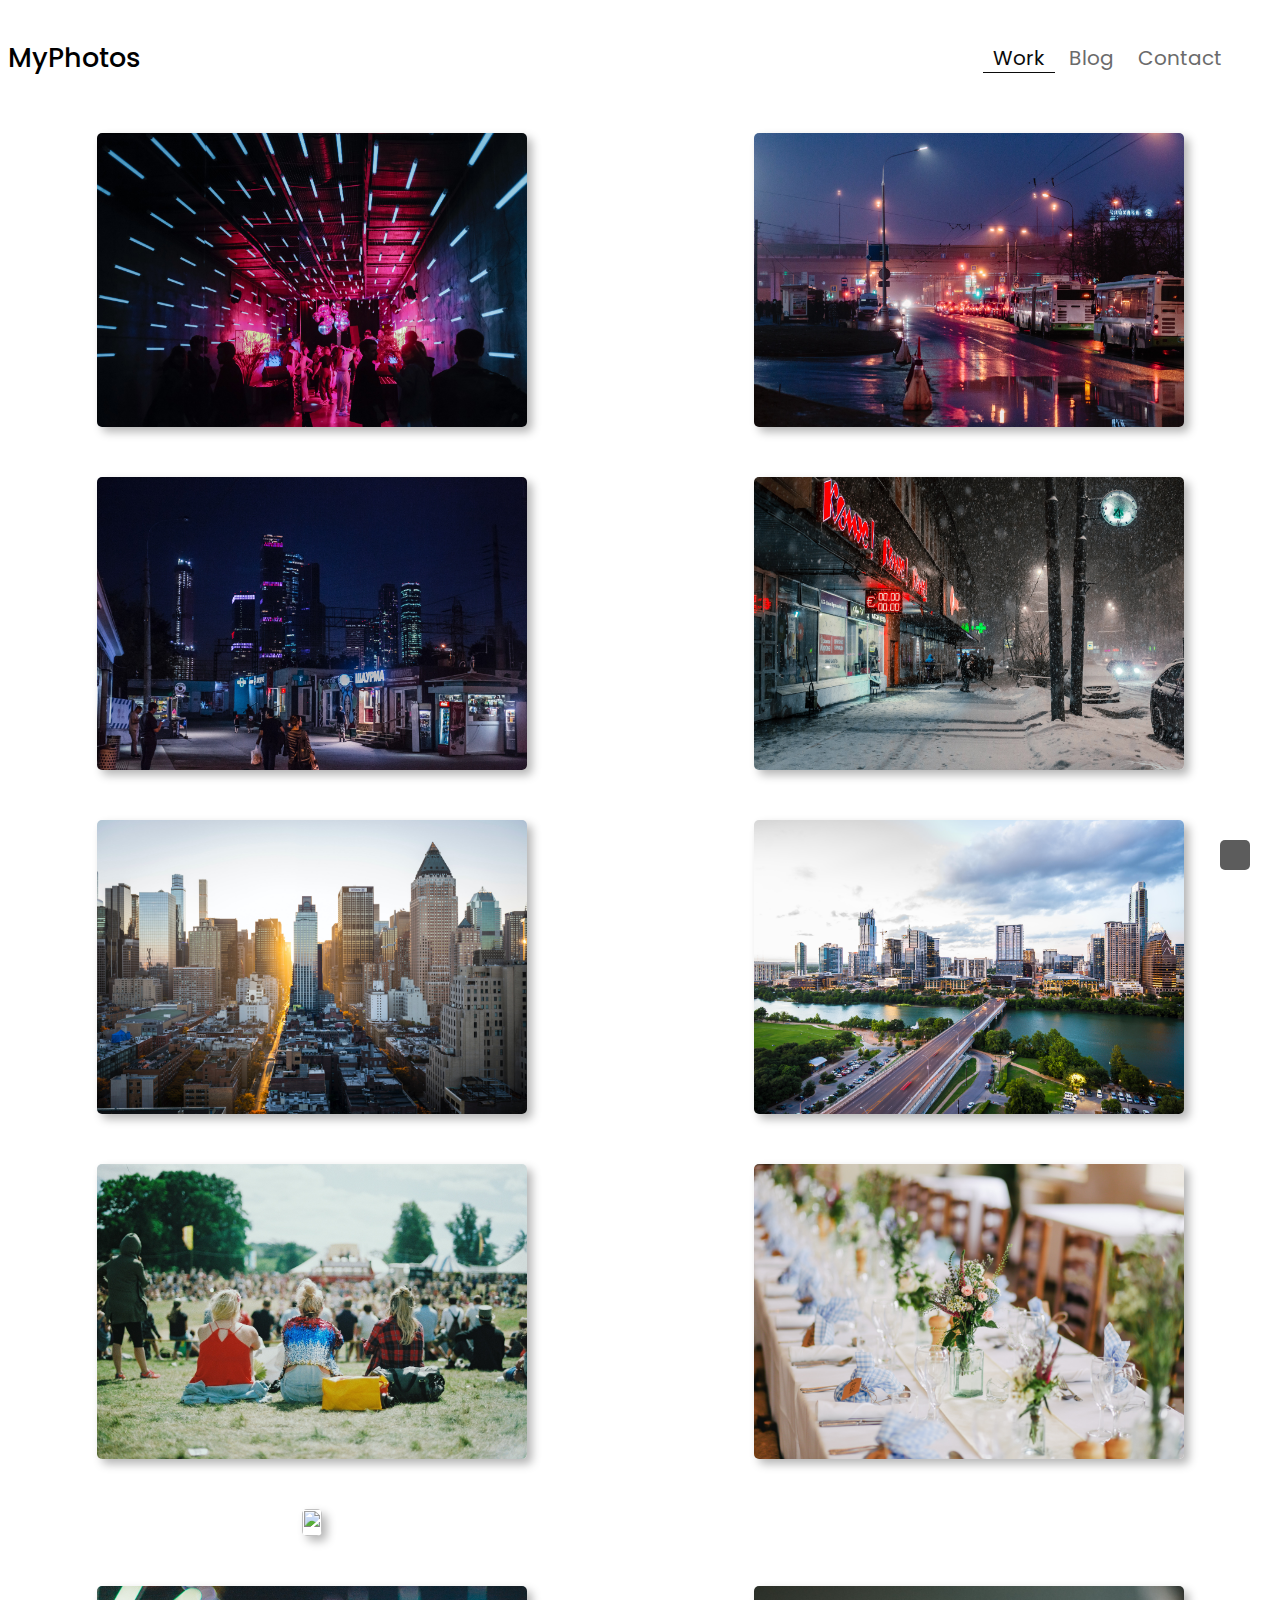
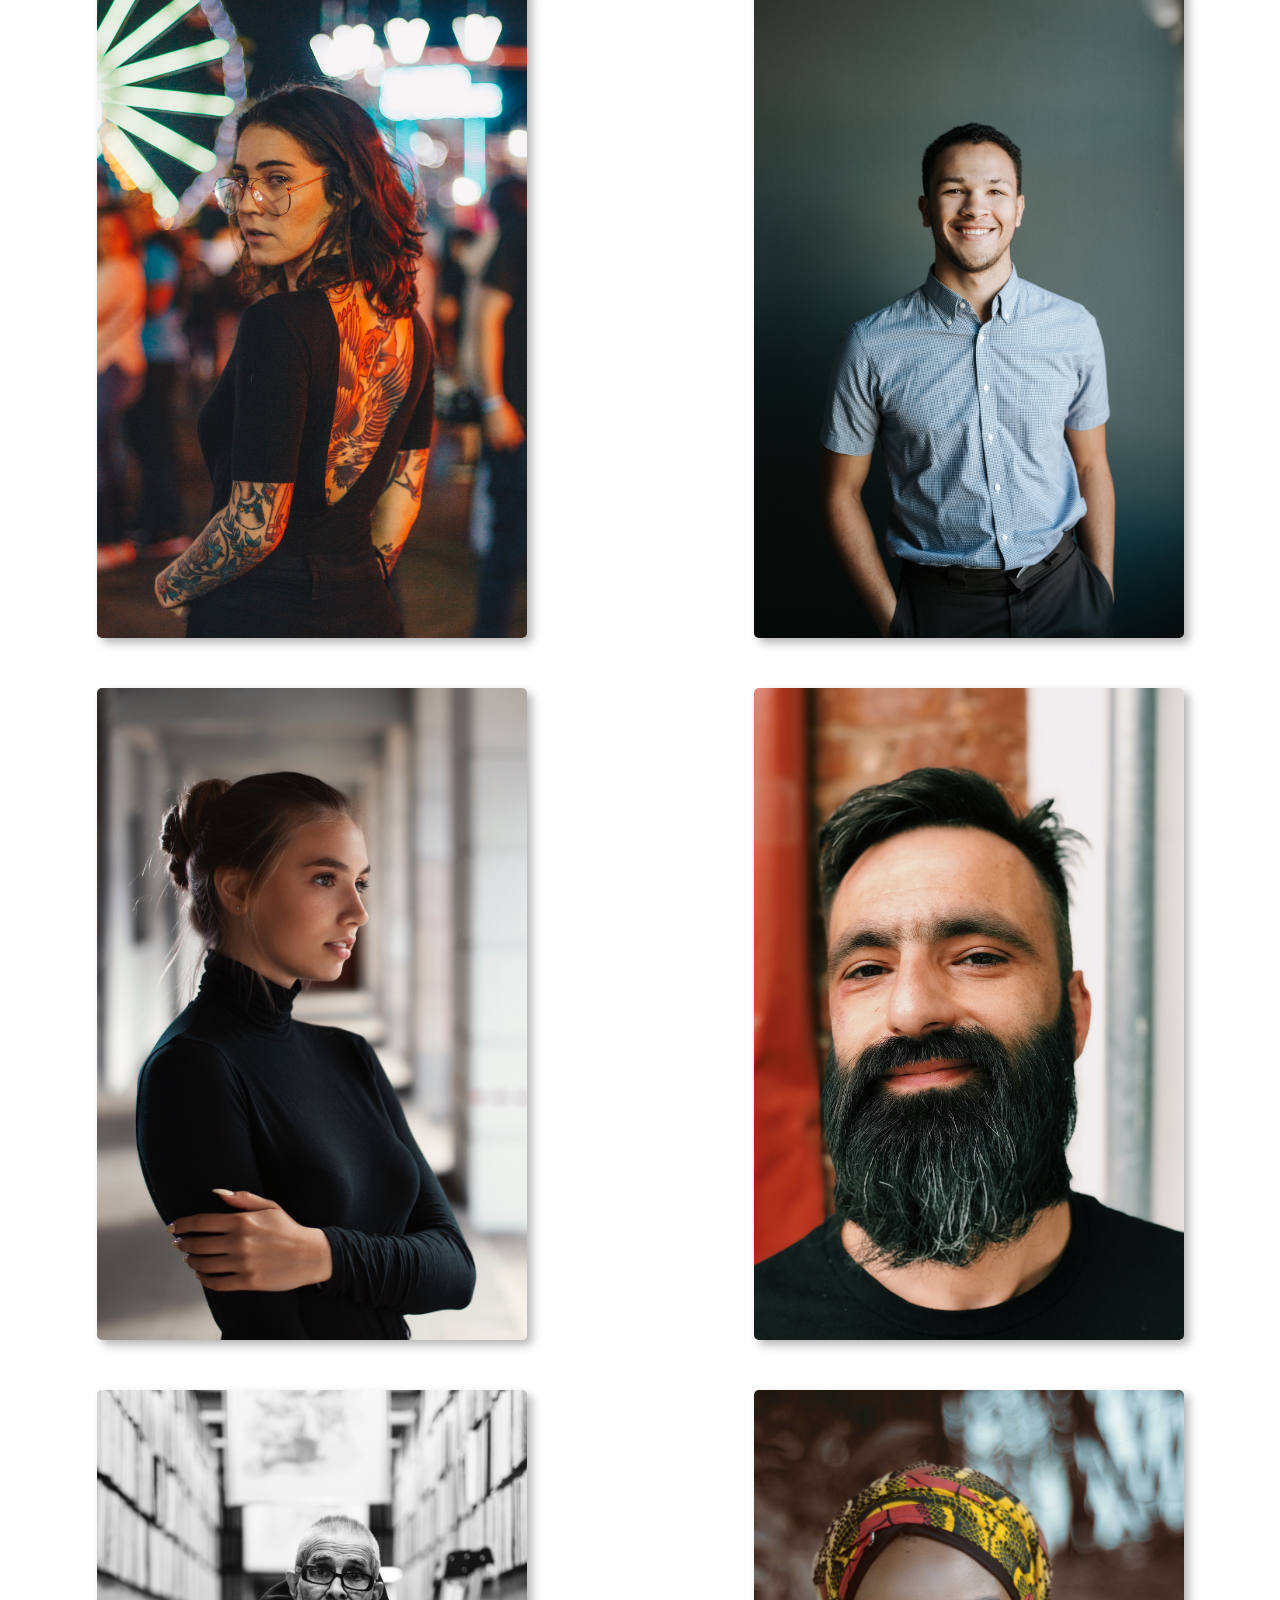
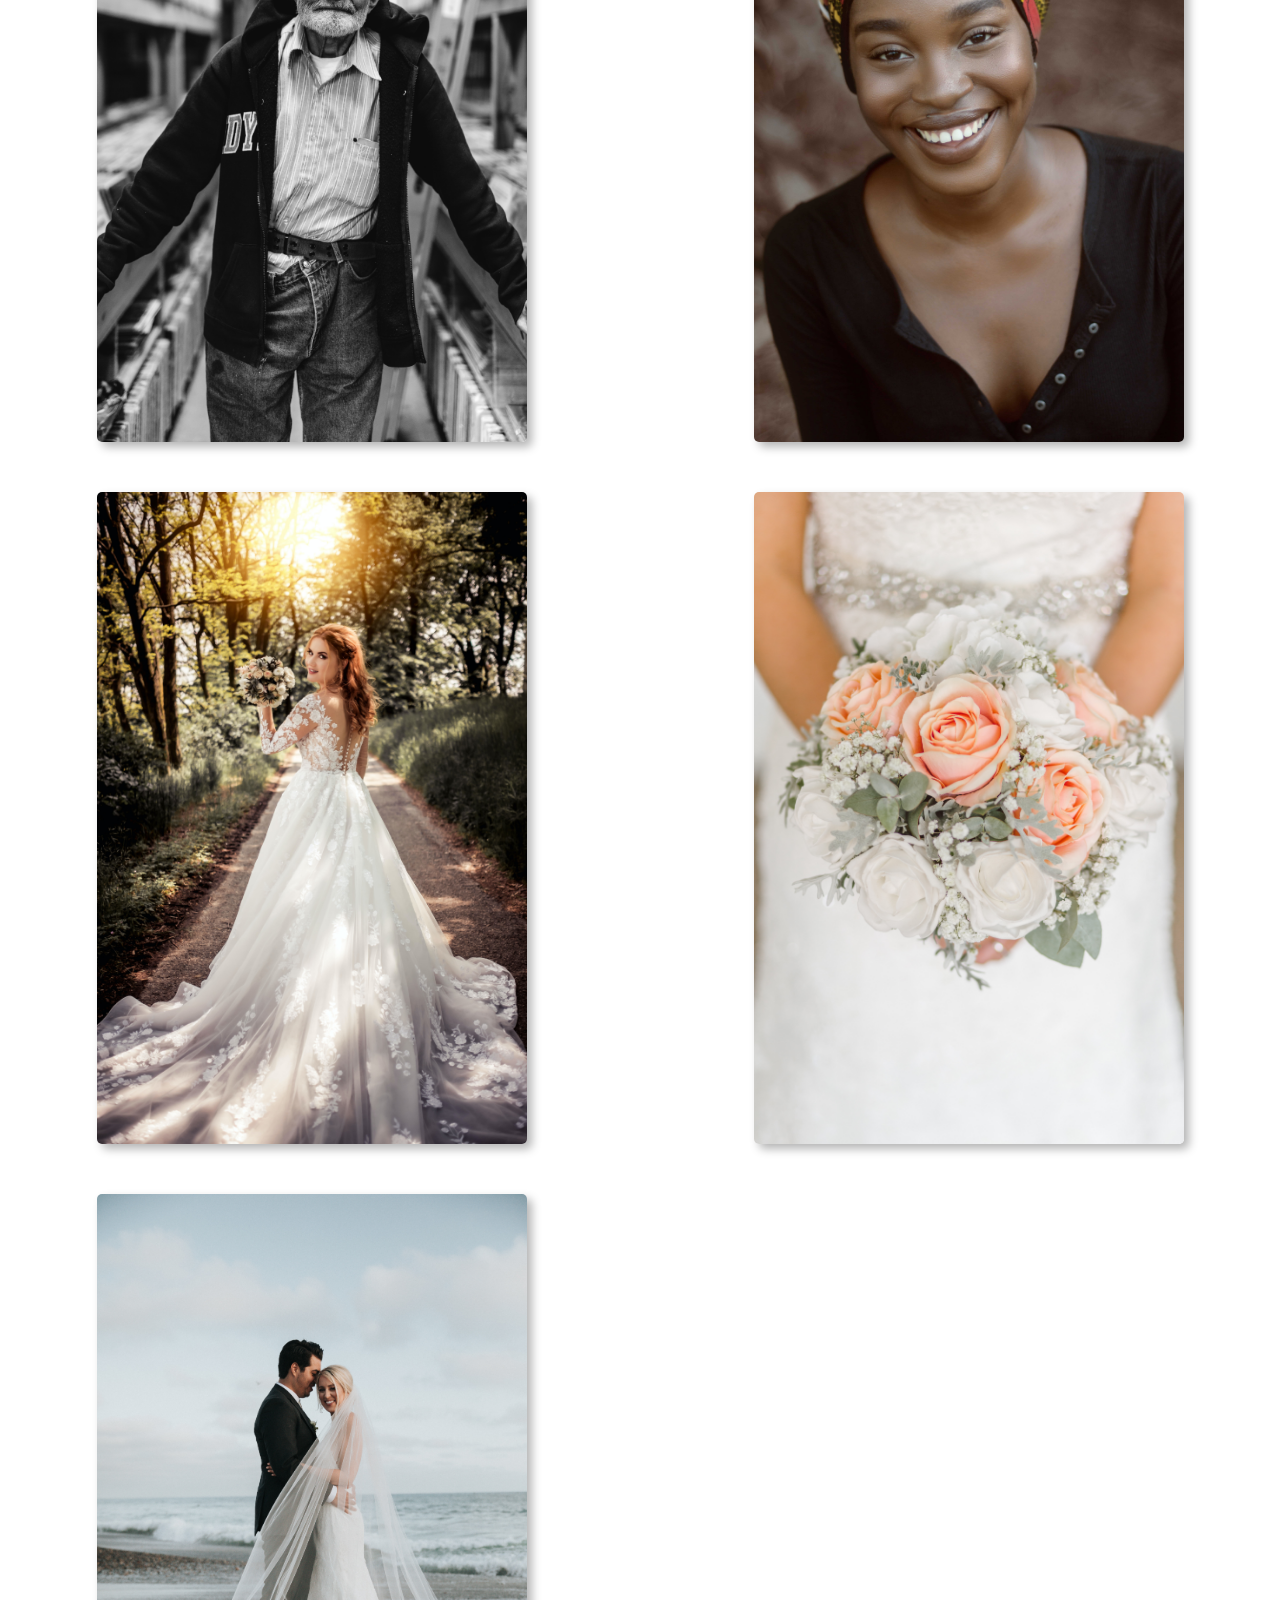
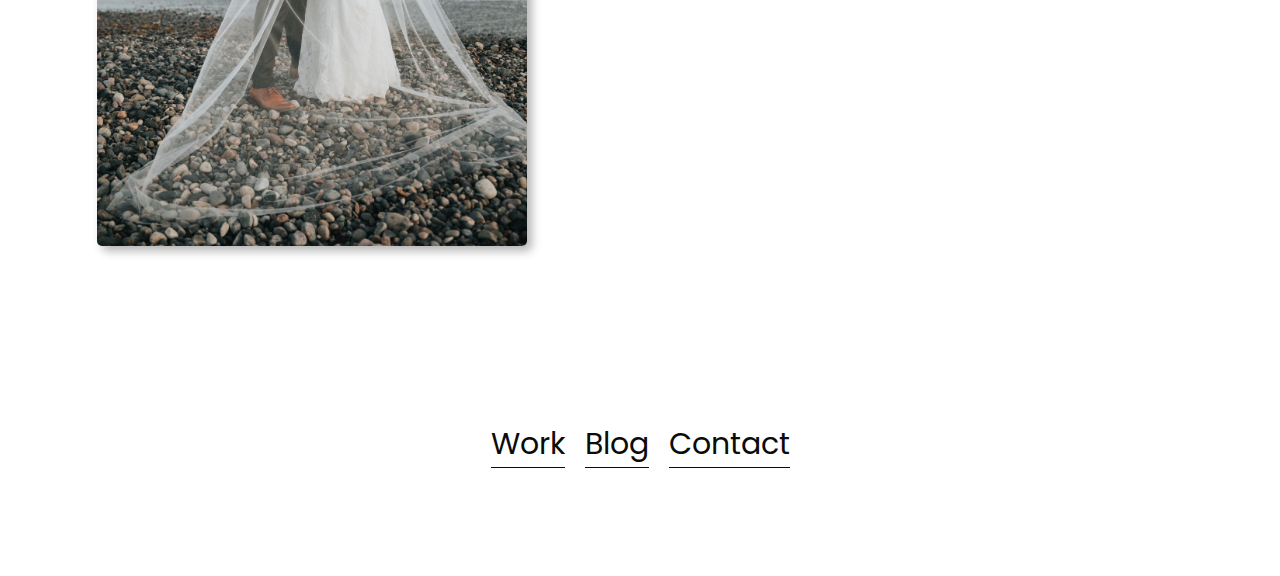
==== index.html @ 7331be64 "Add files via upload" ====
<!DOCTYPE html>
<html lang="en">
<head>
  <meta charset="UTF-8">
  <meta http-equiv="X-UA-Compatible" content="IE=edge">
  <meta name="viewport" content="width=device-width, initial-scale=1.0">
  <!--css-->
  <link rel="stylesheet" href="./styles/styles.css">
  <link rel="stylesheet" href="./styles/responsive.css">
  <!--Fonts and font Awesome-->
  <link rel="preconnect" href="https://fonts.googleapis.com">
  <link rel="preconnect" href="https://fonts.gstatic.com" crossorigin>
  <link href="https://fonts.googleapis.com/css2?family=Poppins:ital,wght@0,100;0,200;0,300;0,400;0,500;0,600;0,700;0,800;0,900;1,100;1,200;1,300;1,400;1,500;1,600;1,700;1,800;1,900&display=swap" rel="stylesheet">

  <script src="https://kit.fontawesome.com/8197eb53f0.js" crossorigin="anonymous"></script>

  <title>My Photos</title>
</head>
<body id="topPage">
  <header class="home">
    <nav>
      <div class="nav-brand">
        <h1>MyPhotos</h1>
      </div>
      <div class="nav-links-container">
        <div class="links-wrapper">
          <a href="#home" class="work current" >Work</a>
          <a href="./blog.html" class="blog" >Blog</a>
          <a href="./contact.html" class="contact" >Contact</a>
        </div>
        <div class="icon-wrapper">
          <a href="#"><i class="fa-brands fa-facebook"></i></a>
          <a href="#"><i class="fa-brands fa-instagram"></i></a>
          <i class="fa-solid fa-plus responsive-menu"></i>
        </div>
      </div>
    </nav>
  </header>

  <section>
    <div class="collection-one">
      <div class="image-container">
        <img src="./assets/grid-1-photo1.jpg" alt="">
      </div>
      <div class="image-container">
        <img src="./assets/grid-1-photo-2.jpg" alt="">
      </div>
      <div class="image-container">
        <img src="./assets/grid-1-photo3.jpg" alt="">
      </div>
      <div class="image-container">
        <img src="./assets/grid-1-photo4.jpg" alt="">
      </div>
      <div class="image-container">
        <img src="./assets/grid-1-phot5.jpg" alt="">
      </div>
      <div class="image-container">
        <img src="./assets/grid-1-photo6.jpg" alt="">
      </div>
      <div class="image-container">
        <img src="./assets/event-1.jpg" alt="">
      </div>
      <div class="image-container">
        <img src="./assets/event-2.jpg" alt="">
      </div>
      <div class="image-container">
        <img src="./assets/event-3.jpg" alt="">
      </div>
    </div>

    <div class="collection-two">
      <div class="image-container">
        <img src="./assets/portrait-1.jpg" alt="">
      </div>
      <div class="image-container">
        <img src="./assets/portrait-2.jpg" alt="">
      </div>
      <div class="image-container">
        <img src="./assets/portrait-3.jpg" alt="">
      </div>
      <div class="image-container">
        <img src="./assets/portrait-4.jpg" alt="">
      </div>
      <div class="image-container">
        <img src="./assets/portrait-5.jpg" alt="">
      </div>
      <div class="image-container">
        <img src="./assets/portrait-6.jpg" alt="">
      </div>
      <div class="image-container">
        <img src="./assets/wedding-4.jpg" alt="">
      </div>
      <div class="image-container">
        <img src="./assets/wedding-5.jpg" alt="">
      </div>
      <div class="image-container">
        <img src="./assets/wedding-6.jpg" alt="">
      </div>
    </div>
    </div>
  </section>

  <footer>
    <div class="me-container">
      <div class="contacts">
        <a href="#"><i class="fa-brands fa-facebook"></i></a>
        <a href="#"><i class="fa-brands fa-instagram"></i></a>
      </div>
      <div class="bottom-nav">
        <a href="#topPage">Work</a>
        <a href="./blog.html">Blog</a>
        <a href="./contact.html">Contact</a>
      </div>
    </div>
  </footer>

  <a id="scrollUp" href="#topPage"><i class="fa-solid fa-caret-up"></i></a>
  <script src="./index.js"></script>
</body>
</html>
---- styles/styles.css ----
html { scroll-behavior: smooth; }
body { font-family: 'Poppins', sans-serif, serif; }

.nav-brand h1 { 
  font-weight: 500; 
  font-size: 27px; 
  margin: 0; 
}

nav {
  display: flex;
  align-items: center;
  max-width: 1400px;
  justify-content: space-between;
  margin: 0 auto; 
  padding: 30px 0;
}

.nav-links-container { display: flex; }

.links-wrapper a { color: #6b6b6b; }

.links-wrapper a:hover { color: #0b0b0b; }

.icon-wrapper { 
  display: flex;
  align-items: center;
}

 .icon-wrapper .responsive-menu { 
  font-size: 25px;
  cursor: pointer;
  padding: 0 10px; 
  display: none;
}

.icon-wrapper a { color: #0b0b0b; }

.icon-wrapper a:hover { opacity: 60%; }

.links-wrapper a, .icon-wrapper a { 
  padding: 0 10px;
  font-size: 20px; 
  text-decoration: none; 
}

a.current { 
  border-bottom: 1px solid #0b0b0b; 
  color: #0b0b0b
}

.burger-container {
  height: 30px;
  width: 30px; 
  display: flex;
  flex-direction: column;
  justify-content: space-evenly;
  display: none; 
}

.bar{ 
  height: 4px;
  background-color: #000;
  border-radius: 2px;
}

.image-container { 
  max-width: 430px; 
  box-shadow: 5px 5px  10px #b5b5b5;
  border-radius: 5px;
  margin: 0 auto; 
}

img { 
  object-fit: cover;
  width: 100%; 
  height: 100%;
  border-radius: 5px;
}

.collection-one, .collection-two { 
  padding: 25px 0; 
  max-width: 1400px;
  display: grid;
  grid-template-columns: repeat(auto-fit, minmax(425px, 1fr));
  gap: 50px;
  margin: auto;
}

.me-container { 
  padding: 100px 0;
  max-width: 500px;
  margin: 0 auto; 
}

.contacts { 
  margin: 0 auto;
  display: flex;
  justify-content: center;
  font-size: 30px; 
}

.contacts a { 
  padding: 0 10px 50px; 
  color: #0b0b0b;
}

.bottom-nav { 
  display: flex;
  justify-content: center;
  font-size: 30px;
}

.bottom-nav a { 
  margin: 0 10px; 
  text-decoration: none; 
  color: #0b0b0b;
  border-bottom: 1px solid #0b0b0b;
}

.bottom-nav a:hover { color: #6b6b6b; }

.about-contact {
  display: flex;
  flex-wrap: wrap; 
  max-width: 1400px;
  margin: 0 auto;
  justify-content: space-between;
}

.about-contact h3 { font-weight: 500; }

.about-me { max-width: 800px; }

.about-me h3 { font-size: 30px; }

.about-me p { font-size: 25px; }

.side-nav {
  display: flex;
  flex-direction: column;
  justify-content: center;
  position: relative;
  right: 33px;
  width: 250px;
  color: #6b6b6b
}

.email { font-size: 18px; }

.follow { 
  font-size: 18px;
  display: flex;
  flex-direction: column;
}

.follow a { 
  text-decoration: none; 
  color: #6b6b6b;
  padding: 8px 0;
}

.socials { 
  display: flex;
  flex-direction: column;
}

.follow i { padding-right: 10px; }

.follow a:hover { color: #0b0b0b; }

.blog-container { 
  max-width: 1200px; 
  display: flex;
  flex-wrap: wrap;
  margin: 0 auto; 
  justify-content: center;
  gap: 150px; 
}

.blog-image {
  width: 500px;
  height: 500px;
  margin: 0 auto; 
  box-shadow: 5px 5px  10px #b5b5b5;
  border-radius: 5px;
}

.blog-image img{ 
  width: 100%;
}

.blog-wrapper a {
  text-align: center;
  text-decoration: none;
  color: #0b0b0b;
}

.blog-wrapper a:hover { 
  text-decoration: line-through;
  color: #6b6b6b;
}

.blog-body { 
  max-width: 1000px;
  margin: 0 auto;
  text-align: center;
}

.blog-body p {
  font-size: 20px;
  text-align: left; 
  text-indent: 50px;
}

.blog-text { margin: 100px 0; }

.more-pages { 
  display: flex;
  justify-content: space-between;
}

.next a, .previous a { 
  font-size: 20px;
  color: #0b0b0b;
  text-decoration: none; 
}

.next:hover , .previous:hover { border-bottom: 2px solid #0b0b0b; }

#scrollUp {
  color: #0b0b0b;
  height: 30px;
  width: 30px;
  position: fixed;
  bottom: 30px;
  right: 30px;
  font-size: 25px;
  cursor: pointer;
  z-index: 100;
  border-radius: 5px;
  background-color: #333;
  opacity: 80%;
}

#scrollUp i {
  margin: 0 auto;
  color: #ffff;
  position: relative;
  left: 7px;
}

.links-wrapper.responsive-links {
  display: flex;
  flex-direction: column;
  height: 200px;
  position: absolute;
  right: 20px;
  top: 80px;
  justify-content: space-evenly;
  background-color: #fff;
  text-align: center;
  border-radius: 8px;
  opacity: 90%;
}

.responsive-menu.rotate-cross { transform: rotate(45deg); }
---- styles/responsive.css ----
@media screen and (max-width: 1063px) {
  
  .blog-text { 
    max-width: 700px ; 
    margin: 100px auto; 
  }

  .more-pages {
    max-width: 600px; 
    margin: 0 auto;
    justify-content: space-around; 
  }

  #scrollUp {
    right: -5px; 
    bottom: 25px;
    font-size: 18px; 
  }

  .side-nav { 
    margin: 0 auto;
    width: 700px;
    flex-direction: row;
    justify-content: space-evenly;
    right: 0;
  }

  .socials { display: flex; }

  .socials a { padding: 8px 5px; }
}

@media screen and (max-width: 600px) {

  .icon-wrapper .responsive-menu { display: block; }

  .links-wrapper { display: none; }

  a.current { border-bottom: 0; }

  .blog-image, .image-container, .blog-text { width: 400px; }

  .collection-one, .collection-two { grid-template-columns: repeat(auto-fit, minmax(400px, 1fr)); }
}
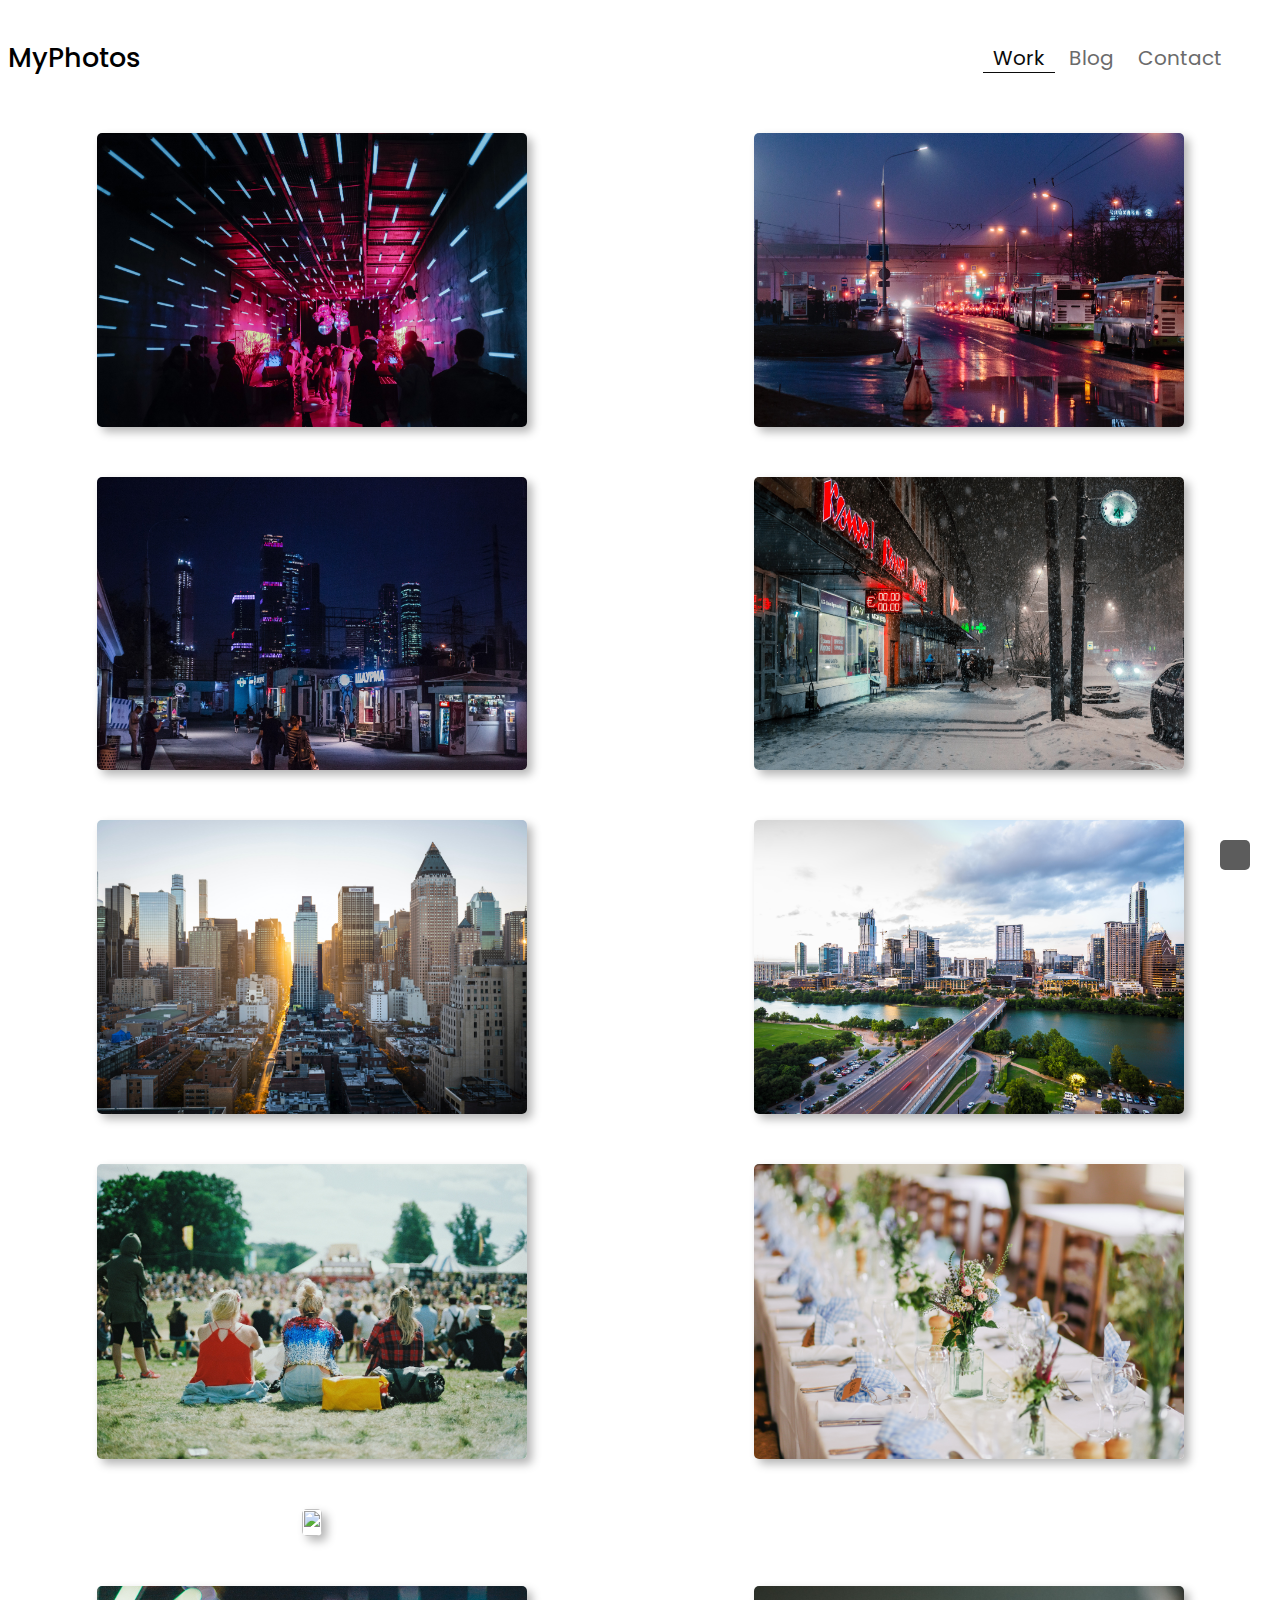
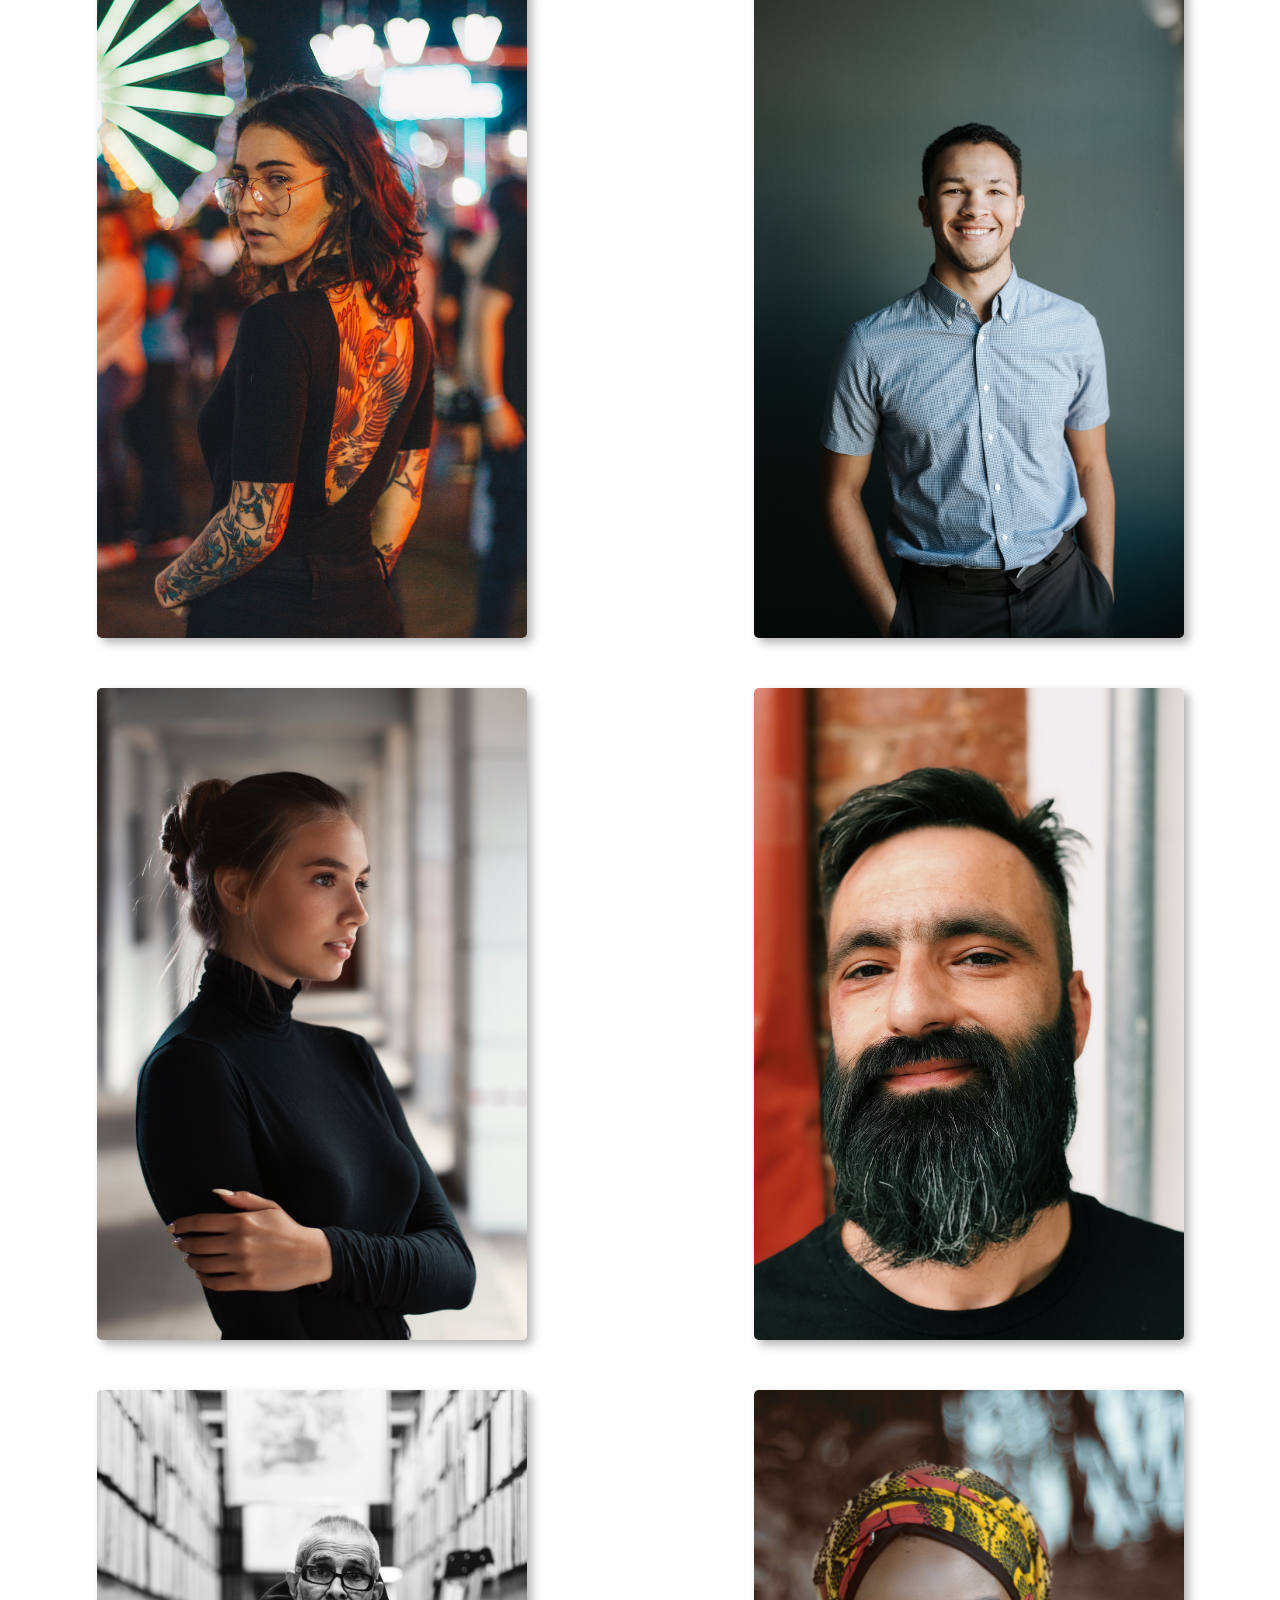
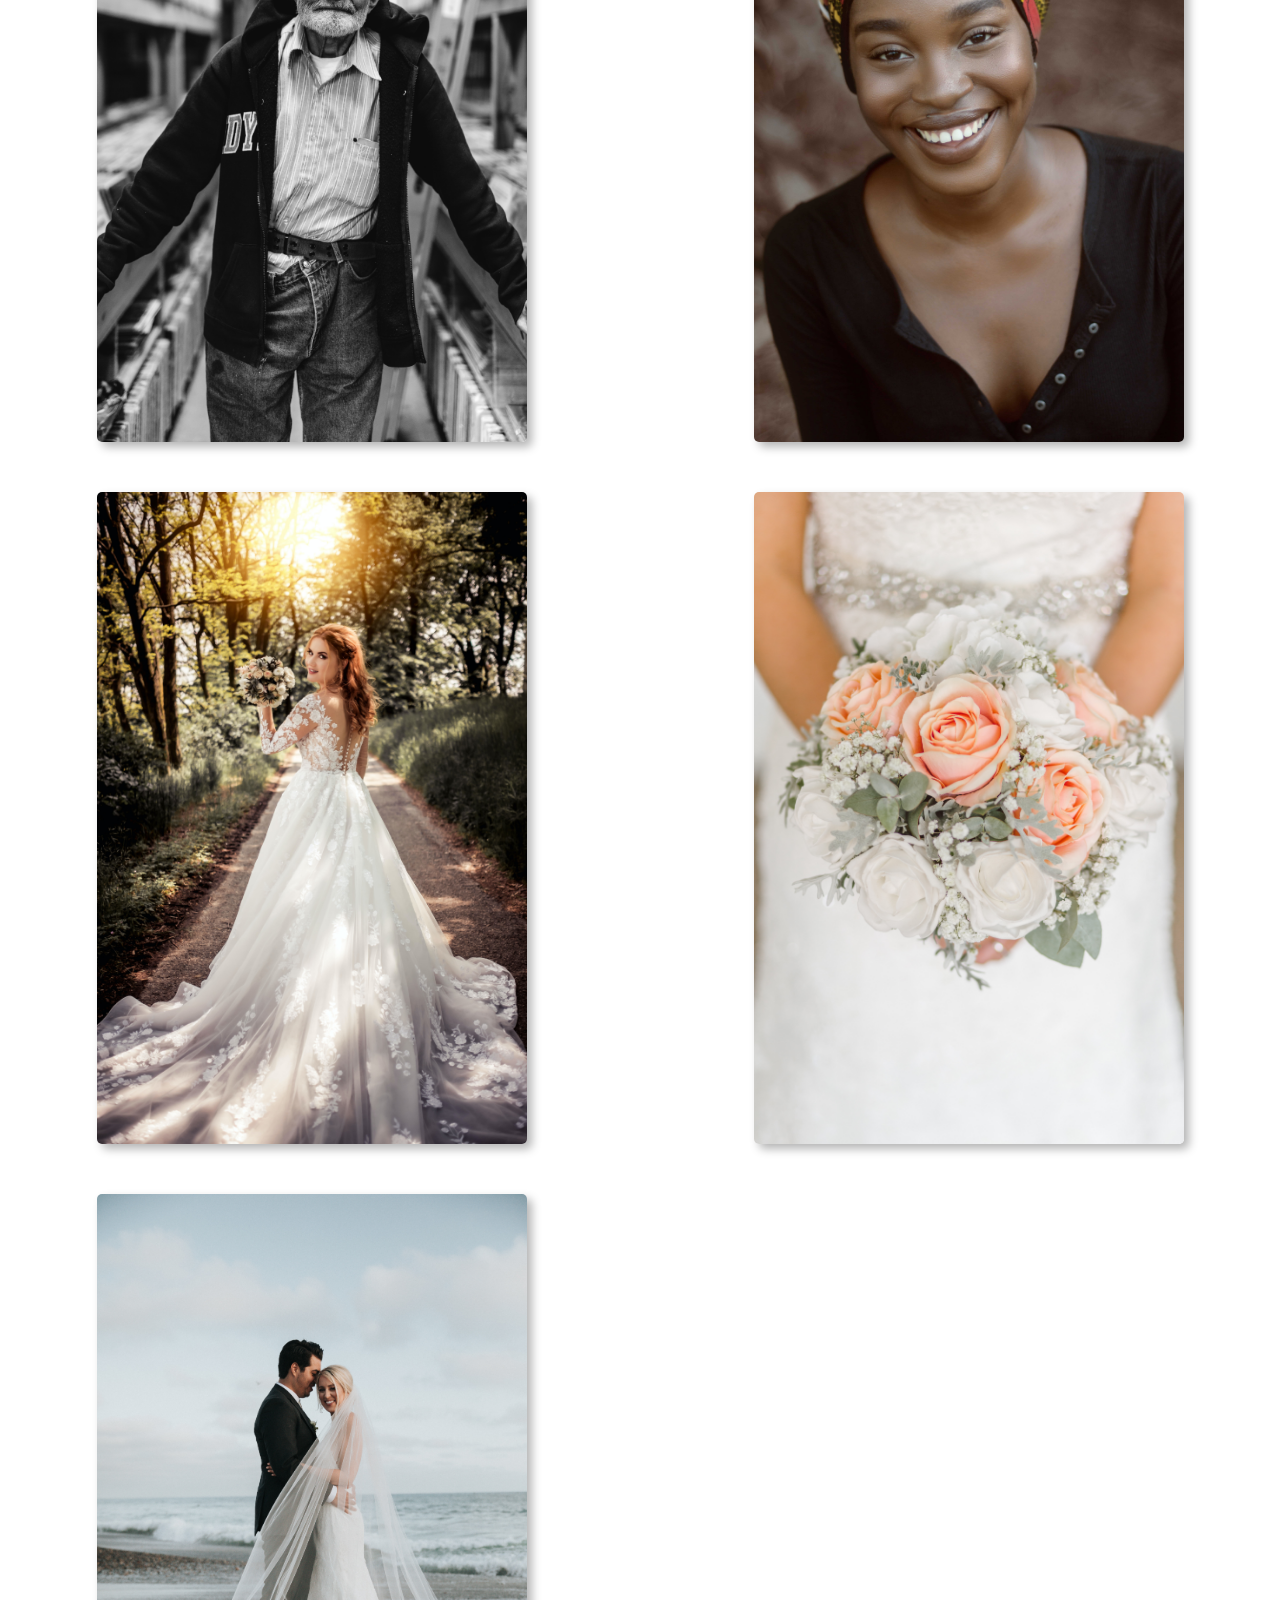
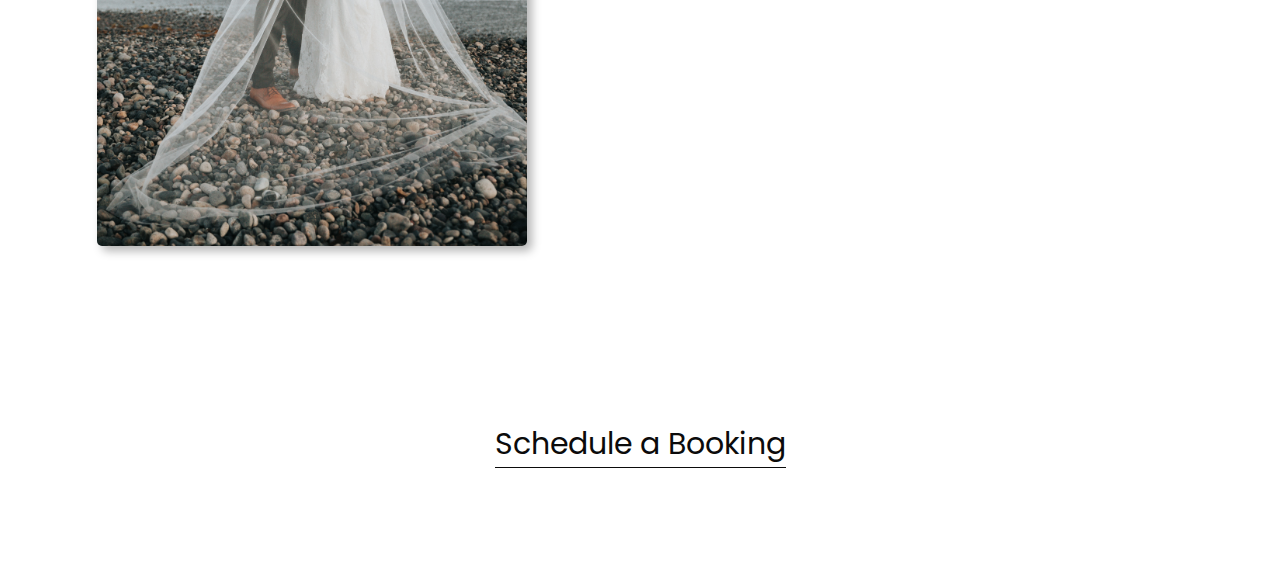
==== commit bd2caeca: "Update index.html" ====
--- a/index.html
+++ b/index.html
@@ -107,9 +107,7 @@
         <a href="#"><i class="fa-brands fa-instagram"></i></a>
       </div>
       <div class="bottom-nav">
-        <a href="#topPage">Work</a>
-        <a href="./blog.html">Blog</a>
-        <a href="./contact.html">Contact</a>
+        <a href="./contact.html">Schedule a Booking</a>
       </div>
     </div>
   </footer>
@@ -117,4 +115,4 @@
   <a id="scrollUp" href="#topPage"><i class="fa-solid fa-caret-up"></i></a>
   <script src="./index.js"></script>
 </body>
-</html>+</html>
